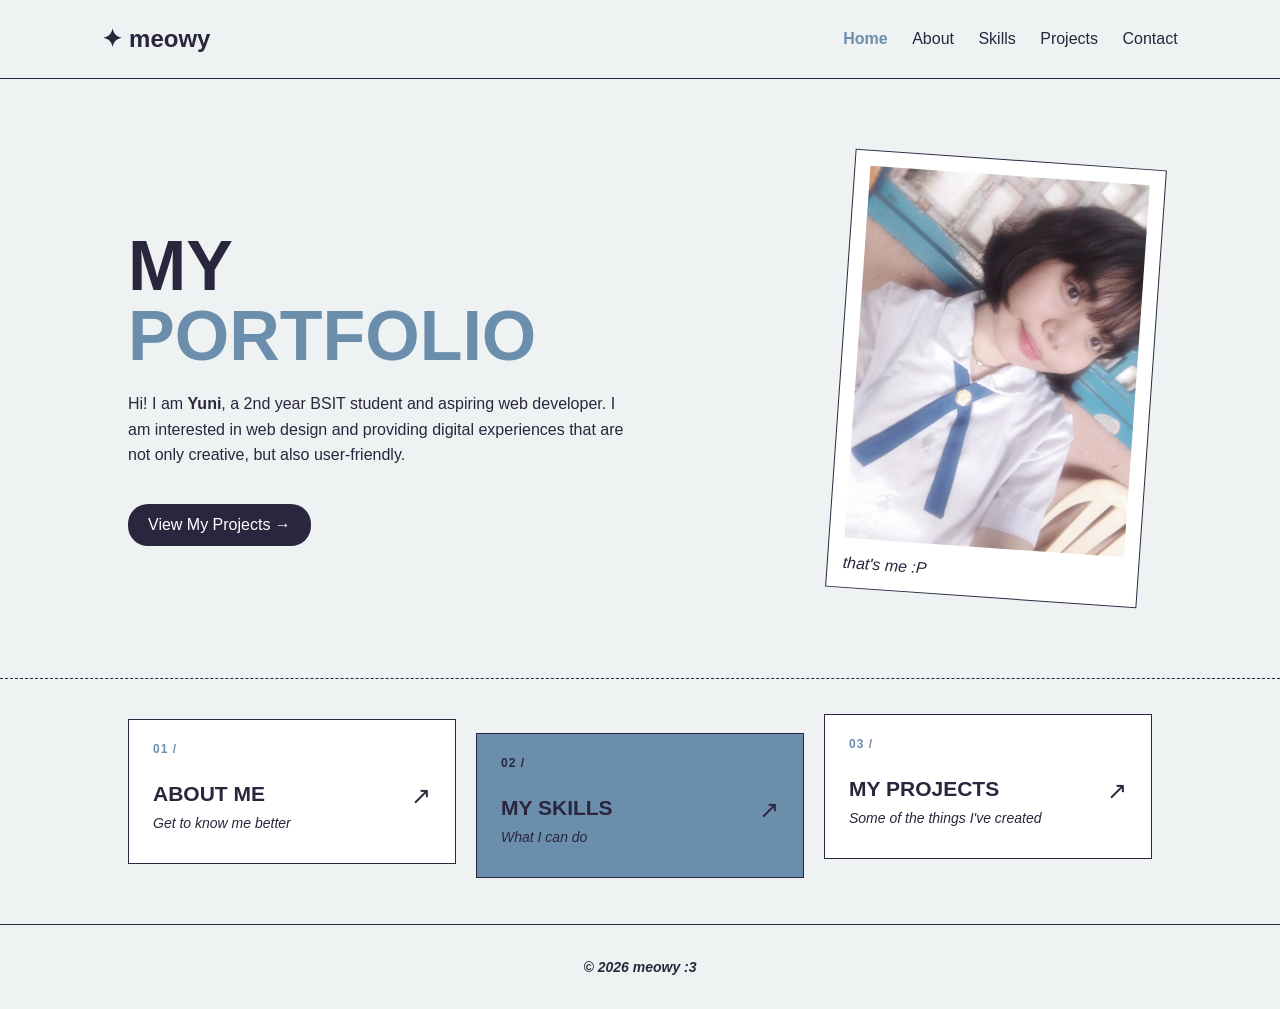
==== index.html @ dab66755 "Add files via upload" ====
<!DOCTYPE html>
<html lang="en">

<head>
    <meta charset="UTF-8">
    <meta name="viewport" content="width=device-width, initial-scale=1.0">
    <title>˚*.∽★ ₊꒱</title>
    <link rel="stylesheet" href="css/style.css">
</head>

<body>

    <header>
        <nav>
            <h2>✦ meowy</h2>

            <div>
                <a href="index.html" class="active">Home</a>
                <a href="about.html">About</a>
                <a href="skills.html">Skills</a>
                <a href="projects.html">Projects</a>
                <a href="contact.html">Contact</a>
            </div>
        </nav>
    </header>


    <main class="home-page">

        <section class="hero">

            <div class="intro">
                <h1>
                    MY <br>
                    <span>PORTFOLIO</span>
                </h1>

                <p>
                    Hi! I am <strong>Yuni</strong>, a 2nd year BSIT student and aspiring web developer. I am interested in web design and providing digital experiences that are not only creative, but also user-friendly.
                </p>

                <a class="button" href="projects.html">
                    View My Projects →
                </a>
            </div>


            <div class="photo-card">
                <img src="images/student_meowy.jpg" alt="My profile photo">

                <p>that's me :P</p>
            </div>

        </section>


        <section class="quick-links">

            <a href="about.html" class="card">
                <span class="card-number">01 /</span>
                <h3>ABOUT ME <span class="card-arrow">↗</span></h3>
                <p>Get to know me better</p>
            </a>

            <a href="skills.html" class="card">
                <span class="card-number">02 /</span>
                <h3>MY SKILLS <span class="card-arrow">↗</span></h3>
                <p>What I can do</p>
            </a>

            <a href="projects.html" class="card">
                <span class="card-number">03 /</span>
                <h3>MY PROJECTS <span class="card-arrow">↗</span></h3>
                <p>Some of the things I've created</p>
            </a>

        </section>

    </main>


    <footer>
        <p><strong>© 2026 meowy :3</strong></p>
    </footer>

</body>
</html>
---- css/style.css ----
/* general */

body {
    background-color: #eef2f3;
    color: #29263d;
    font-family: Arial, sans-serif;
    margin: 0;
}


/* navigation */

header {
    padding: 25px 8%;
    border-bottom: 1px solid #29263d;
}

nav {
    display: flex;
    justify-content: space-between;
    align-items: center;
}

nav h2 {
    margin: 0;
}

nav a {
    color: #29263d;
    text-decoration: none;
    margin-left: 20px;
    transition: color 0.3s ease, text-shadow 0.2s ease;
}

nav a:hover {
    color: #6c8ead;
    text-shadow: 2px 2px 0 #cbd8df;
}

nav a.active {
    font-weight: bold;
    color: #6c8ead;
}


/* hero */

.hero {
    display: flex;
    justify-content: space-between;
    align-items: center;

    padding: 80px 10%;
}


/* text */

.intro {
    width: 50%;
}

h1 {
    font-size: 70px;
    line-height: 1;
    margin: 20px 0;
}

h1 span {
    color: #6c8ead;
}

.intro > p {
    line-height: 1.6;
    max-width: 500px;
}


/* buttons */

.button {
    display: inline-block;

    margin-top: 20px;
    padding: 12px 20px;

    background-color: #29263d;
    color: white;

    text-decoration: none;
    border-radius: 20px;

    transition: 0.2s;
}

.button:hover {
    transform: translateY(-3px);
    background-color: #6c8ead;
}


/* photo */

.photo-card {
    background-color: white;

    padding: 15px;

    width: 280px;

    border: 1px solid #29263d;

    transform: rotate(4deg);
    transition: transform 0.2s, box-shadow 0.2s;
}

.photo-card:hover {
    transform: translateY(-8px) rotate(4deg);
    box-shadow: 6px 6px 0 #29263d;
}

.photo-card img {
    width: 100%;
    display: block;
}

.photo-card p {
    font-style: italic;
    margin-bottom: 0;
}


/* quick links */

.quick-links {
    display: flex;

    gap: 20px;

    padding: 40px 10% 60px;

    border-top: 1px dashed #29263d;
}

.card {
    position: relative;
    flex: 1;
    min-height: 145px;
    padding: 22px 24px;
    box-sizing: border-box;

    border: 1px solid #29263d;
    border-radius: 0;

    background-color: white;
    color: #29263d;
    text-decoration: none;
    transition: transform 0.2s, box-shadow 0.2s, background-color 0.2s;
}

.card:nth-child(2) {
    background-color: #6c8ead;
    transform: translateY(14px);
}

.card:nth-child(3) {
    transform: translateY(-5px);
}

.card:hover {
    transform: translateY(-8px) rotate(-1deg);
    box-shadow: 6px 6px 0 #29263d;
}

.card:nth-child(2):hover {
    transform: translateY(6px) rotate(1deg);
}

.card-number {
    display: block;
    color: #6c8ead;
    font-size: 12px;
    font-weight: bold;
    letter-spacing: 1px;
    margin-bottom: 26px;
}

.card:nth-child(2) .card-number {
    color: #29263d;
}

.card h3 {
    margin: 0 0 9px;
    font-size: 21px;
}

.card-arrow {
    float: right;
    font-size: 24px;
    font-weight: normal;
}

.card p {
    margin: 0;
    font-size: 14px;
    font-style: italic;
}

/* about page */

.page-title {
    text-align: center;
    font-size: 55px;
    margin-bottom: 5px;
}

.subtitle {
    text-align: center;
    font-style: italic;
    color: #6C8EAD;
}

.about-container {
    display: flex;
    gap: 40px;
    max-width: 1000px;
    margin: 60px auto;
}

/* education */

.education {
    background-color: white;
    padding: 40px;
    width: 500px;

    border: 1px solid #29263d;

    transform: rotate(-2deg);
}

.education:hover {
    transform: translateY(-8px) rotate(-2deg);
    box-shadow: 6px 6px 0 #29263d;
}

.education h2 {
    font-size: 30px;
    text-transform: uppercase;
    margin-bottom: 35px;
}

.education-item {
    display: flex;
    margin-bottom: 30px;
}

.education-item span {
    color: #6C8EAD;
    font-size: 13px;
    font-weight: bold;

    width: 120px;
    flex-shrink: 0;
}

.education-item div {
    flex: 1;
}

.education-item h3 {
    font-size: 15px;
    margin: 0 0 5px;
}

.education-item p {
    margin: 0;
    line-height: 1.4;
    font-size: 14px;
}

.organizations-title {
    border-top: 1px dashed #29263d;
    padding-top: 30px;
    margin-top: 40px;
}

/* right side */

.about-side {
    flex: 1;
}

/* profile photo */

.profile {
    background-color: white;
    padding: 12px;

    width: 220px;

    margin: 0 auto 30px;

    border: 1px solid #29263d;

    transform: rotate(3deg);
    transition: transform 0.2s, box-shadow 0.2s;
}

.profile:hover {
    transform: translateY(-8px) rotate(3deg);
    box-shadow: 6px 6px 0 #29263d;
}

.profile img {
    width: 100%;
    display: block;
}

/* about */

.about-text,
.experience {
    margin-top: 30px;
    margin-bottom: 30px;
}

.about-text p {
    line-height: 1.6;
}

/* interests */

.interests {
    border-top: 1px dashed #29263d;
    padding-top: 20px;
}

.interests p {
    line-height: 1.6;
}

/* h2 elements in the about section */
.about-text h2, .interests h2 {
    font-size: 30px;
    margin-bottom: 20px;
    color: #6C8EAD;
}

/* footer */

footer {
    padding: 20px 8%;

    border-top: 1px solid #29263d;

    font-size: 14px;

    font-style: italic;

    text-align: center;
}

/* shared page headings */

.contact-intro,
.projects-heading,
.skills-heading {
    max-width: 900px;
    margin: 60px auto 40px;
    padding: 0 8%;
}

.contact-intro h1,
.projects-heading h1,
.skills-heading h1 {
    margin: 12px 0 15px;
}

.contact-intro > p:last-child,
.projects-heading > p:last-child,
.skills-heading > p:last-child {
    line-height: 1.6;
    max-width: 570px;
}

/* projects */

.project-grid {
    display: grid;
    grid-template-columns: 1.2fr 1fr;
    gap: 25px;
    max-width: 900px;
    margin: 0 auto 70px;
    padding: 0 8%;
}

.project {
    min-height: 220px;
    padding: 28px;
    border: 1px solid #29263d;
    background: white;
    transition: transform 0.2s, box-shadow 0.2s;
}

.project-featured:hover {
    transform: translateY(-8px) rotate(-2deg);
    box-shadow: 6px 6px 0 #29263d;
}

.project-tilted:hover {
    transform: translateY(-8px) rotate(2deg);
    box-shadow: 6px 6px 0 #29263d;
}

.project-dark:hover {
    transform: translateY(-8px) rotate(-1deg);
    box-shadow: 6px 6px 0 #6c8ead;
}

.project-image {
    display: block;
    width: 100%;
    height: 150px;
    margin: -2px 0 24px;
    border: 1px solid #29263d;
    object-fit: cover;
}

.project-featured .project-image {
    height: 220px;
}

.project-dark .project-image {
    border-color: white;
}

.project-featured {
    grid-row: span 2;
    transform: rotate(-2deg);
}

.project-tilted {
    transform: rotate(2deg);
}

.project-dark {
    background-color: #29263d;
    color: white;
    transform: rotate(-1deg);
}

.project-number,
.project-type,
.skill-index {
    color: #6c8ead;
    font-size: 13px;
    font-weight: bold;
    letter-spacing: 1px;
}

.project-number {
    font-size: 28px;
    margin: 0 0 45px;
}

.project-type {
    margin: 0 0 10px;
}

.project h2 {
    font-size: 29px;
    margin: 0 0 12px;
}

.project p:not(.project-number):not(.project-type) {
    line-height: 1.5;
}

.project-tag {
    display: inline-block;
    margin-top: 12px;
    padding: 5px 9px;
    border: 1px solid currentColor;
    font-size: 11px;
    font-weight: bold;
}

/* skills */

.skills-board {
    display: grid;
    grid-template-columns: repeat(3, 1fr);
    max-width: 900px;
    margin: 0 auto;
    padding: 0 8%;
}

.skill-column {
    min-height: 300px;
    padding: 28px;
    border: 1px solid #29263d;
    background-color: white;
    transition: transform 0.2s, box-shadow 0.2s;
}

.skill-column:hover {
    transform: translateY(-8px);
    box-shadow: 6px 6px 0 #29263d;
}

.skill-column-accent:hover {
    transform: translateY(12px);
}

.skill-column + .skill-column {
    border-left: 0;
}

.skill-column-accent {
    background-color: #6c8ead;
    transform: translateY(20px);
}

.skill-index {
    margin: 0 0 55px;
}


.skill-index.white {
    color: white;
}

.skill-column h2 {
    font-size: 34px;
    margin: 0 0 25px;
}

.skill-column ul {
    list-style: none;
    margin: 0;
    padding: 0;
}

.skill-column li {
    border-top: 1px dashed #29263d;
    padding: 12px 0;
}

.skills-footnote {
    margin: 55px auto 70px;
    text-align: center;
    font-style: italic;
}

/* contact */

.contact-layout {
    display: grid;
    grid-template-columns: 0.8fr 1.2fr;
    gap: 35px;
    max-width: 900px;
    margin: 0 auto 70px;
    padding: 0 8%;
}

.contact-note {
    align-self: start;
    padding: 30px;
    border: 1px solid #29263d;
    background-color: #6c8ead;
    transform: rotate(-3deg);
}

.note-mark {
    font-size: 28px;
    margin: 0 0 35px;
}

.contact-note h2 {
    font-size: 28px;
    margin: 0 0 15px;
}

.contact-note p:not(.note-mark),
.contact-note a {
    line-height: 1.6;
}

.contact-note a {
    color: #29263d;
    font-weight: bold;
    transition: color 0.2s, text-shadow 0.2s;
}

.contact-note a:hover {
    color: white;
}

.contact-info {
    border-top: 1px dashed #29263d;
    margin-top: 30px;
    padding-top: 20px;
}

.contact-form {
    display: flex;
    flex-direction: column;
    gap: 8px;
    padding: 30px;
    border: 1px solid #29263d;
    background-color: white;
}

.contact-form label {
    font-size: 13px;
    font-weight: bold;
    margin-top: 8px;
}

.contact-form input,
.contact-form textarea {
    box-sizing: border-box;
    width: 100%;
    padding: 12px;
    border: 1px solid #29263d;
    border-radius: 0;
    background-color: #eef2f3;
    color: #29263d;
    font: inherit;
}

.contact-form textarea {
    resize: vertical;
}

.contact-form .button {
    align-self: flex-start;
    border: 0;
    cursor: pointer;
    font: inherit;
}

.contact-note {
    transition: transform 0.2s, box-shadow 0.2s;
}

.contact-note:hover {
    transform: translateY(-8px) rotate(-3deg);
    box-shadow: 6px 6px 0 #29263d;
}

@media (max-width: 700px) {
    header {
        padding: 20px 6%;
    }

    nav {
        align-items: flex-start;
        gap: 20px;
        flex-direction: column;
    }

    nav a {
        display: inline-block;
        margin: 0 14px 0 0;
    }

    h1 {
        font-size: 48px;
    }

    .contact-intro,
    .projects-heading,
    .skills-heading {
        margin-top: 40px;
    }

    .quick-links {
        flex-direction: column;
        gap: 14px;
        padding: 30px 8% 45px;
    }

    .card,
    .card:nth-child(2),
    .card:nth-child(3) {
        min-height: 125px;
        transform: none;
    }

    .card:hover,
    .card:nth-child(2):hover {
        transform: translateY(-4px);
    }

    .project-grid,
    .contact-layout {
        grid-template-columns: 1fr;
    }

    .project-featured {
        grid-row: auto;
    }

    .skills-board {
        grid-template-columns: 1fr;
    }

    .skill-column + .skill-column {
        border-left: 1px solid #29263d;
        border-top: 0;
    }

    .skill-column-accent {
        transform: none;
    }

    .skill-column:hover,
    .skill-column-accent:hover {
        transform: translateY(-4px);
    }
}
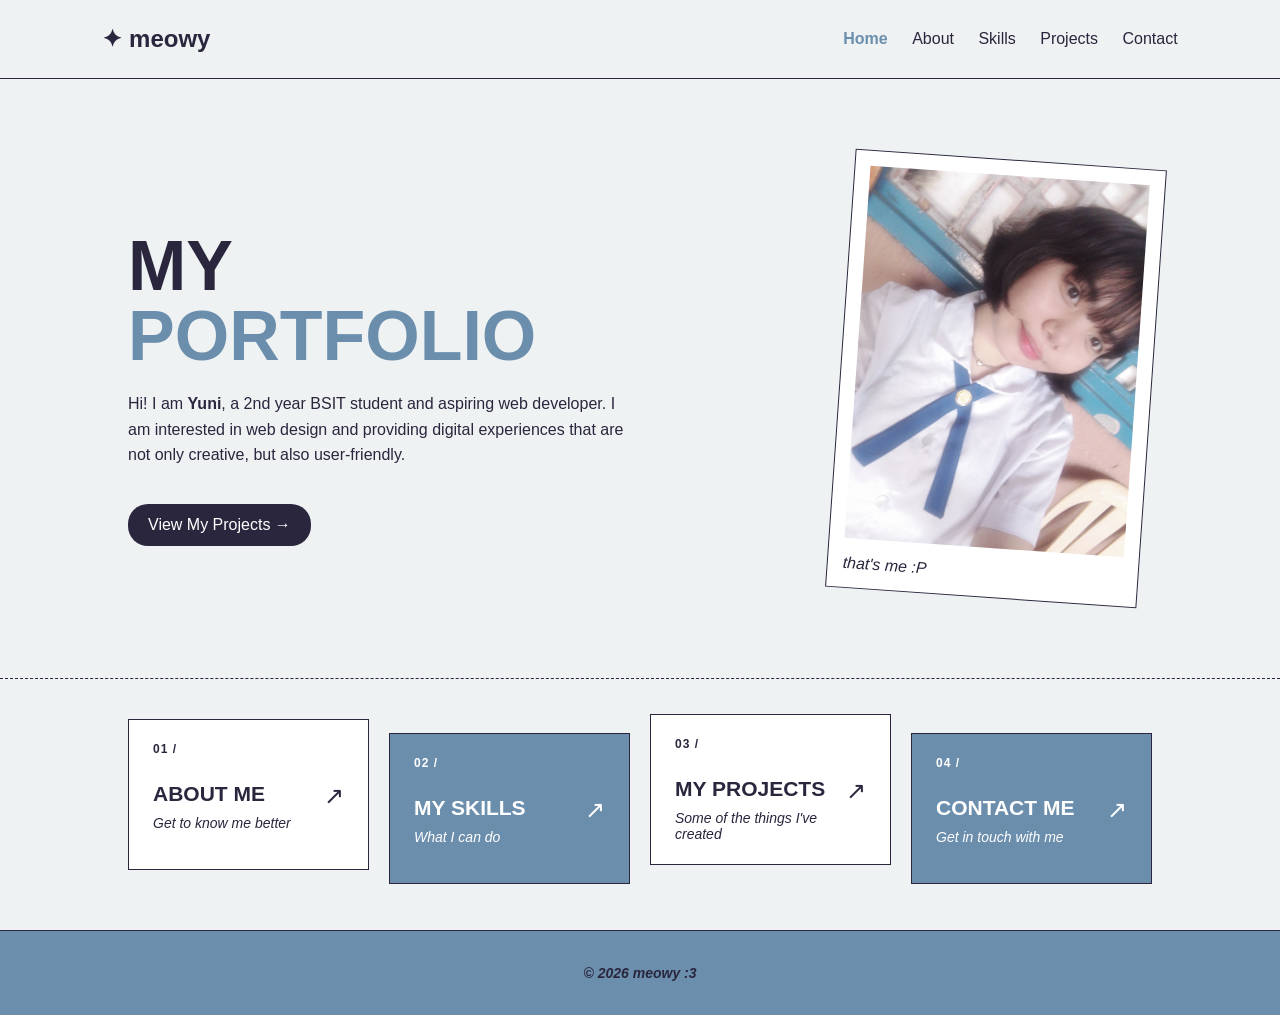
==== commit c155d224: "Refined website based on feedback" ====
--- a/index.html
+++ b/index.html
@@ -74,6 +74,12 @@
                 <p>Some of the things I've created</p>
             </a>
 
+            <a href="contact.html" class="card">
+                <span class="card-number">04 /</span>
+                <h3>CONTACT ME <span class="card-arrow">↗</span></h3>
+                <p>Get in touch with me</p>
+            </a>
+
         </section>
 
     </main>
--- a/css/style.css
+++ b/css/style.css
@@ -143,23 +143,22 @@
 }
 
 .card {
-    position: relative;
     flex: 1;
     min-height: 145px;
     padding: 22px 24px;
     box-sizing: border-box;
 
     border: 1px solid #29263d;
-    border-radius: 0;
-
     background-color: white;
     color: #29263d;
     text-decoration: none;
     transition: transform 0.2s, box-shadow 0.2s, background-color 0.2s;
 }
 
-.card:nth-child(2) {
+.card:nth-child(2),
+.card:nth-child(4) {
     background-color: #6c8ead;
+    color: white;
     transform: translateY(14px);
 }
 
@@ -172,21 +171,22 @@
     box-shadow: 6px 6px 0 #29263d;
 }
 
-.card:nth-child(2):hover {
+.card:nth-child(2):hover,
+.card:nth-child(4):hover {
     transform: translateY(6px) rotate(1deg);
 }
 
 .card-number {
     display: block;
-    color: #6c8ead;
     font-size: 12px;
     font-weight: bold;
     letter-spacing: 1px;
     margin-bottom: 26px;
 }
 
-.card:nth-child(2) .card-number {
-    color: #29263d;
+.card:nth-child(2) .card-number,
+.card:nth-child(4) .card-number {
+    color: white;
 }
 
 .card h3 {
@@ -207,18 +207,6 @@
 }
 
 /* about page */
-
-.page-title {
-    text-align: center;
-    font-size: 55px;
-    margin-bottom: 5px;
-}
-
-.subtitle {
-    text-align: center;
-    font-style: italic;
-    color: #6C8EAD;
-}
 
 .about-container {
     display: flex;
@@ -359,6 +347,8 @@
     font-style: italic;
 
     text-align: center;
+
+    background-color: #6C8EAD;
 }
 
 /* shared page headings */
@@ -396,10 +386,13 @@
 }
 
 .project {
+    display: block;
     min-height: 220px;
     padding: 28px;
     border: 1px solid #29263d;
     background: white;
+    color: inherit;
+    text-decoration: none;
     transition: transform 0.2s, box-shadow 0.2s;
 }
 
@@ -486,6 +479,49 @@
     font-weight: bold;
 }
 
+/* project details */
+
+.project-details-heading {
+    max-width: 900px;
+    margin: 60px auto 35px;
+    padding: 0 8%;
+}
+
+.project-details-heading h1 {
+    margin: 12px 0 15px;
+}
+
+.project-details-heading > p:last-child {
+    line-height: 1.6;
+}
+
+.project-details-note {
+    max-width: 650px;
+    margin: 0 auto 90px;
+    padding: 35px;
+    border: 1px solid #29263d;
+    background-color: white;
+    transition: transform 0.2s, box-shadow 0.2s;
+}
+
+.project-details-note:hover {
+    transform: translateY(-8px) rotate(-1deg);
+    box-shadow: 6px 6px 0 #29263d;
+}
+
+.project-details-note .project-number {
+    margin-bottom: 30px;
+}
+
+.project-details-note h2 {
+    margin: 0 0 12px;
+    font-size: 29px;
+}
+
+.project-details-note > p:not(.project-number) {
+    line-height: 1.6;
+}
+
 /* skills */
 
 .skills-board {
@@ -518,12 +554,14 @@
 }
 
 .skill-column-accent {
+    color: white;
     background-color: #6c8ead;
     transform: translateY(20px);
 }
 
 .skill-index {
     margin: 0 0 55px;
+    color: #29263d;
 }
 
 
@@ -545,6 +583,10 @@
 .skill-column li {
     border-top: 1px dashed #29263d;
     padding: 12px 0;
+}
+
+.skill-column-accent li {
+    border-color: white;
 }
 
 .skills-footnote {
@@ -641,10 +683,6 @@
     font: inherit;
 }
 
-.contact-note {
-    transition: transform 0.2s, box-shadow 0.2s;
-}
-
 .contact-note:hover {
     transform: translateY(-8px) rotate(-3deg);
     box-shadow: 6px 6px 0 #29263d;
@@ -684,13 +722,15 @@
 
     .card,
     .card:nth-child(2),
-    .card:nth-child(3) {
+    .card:nth-child(3),
+    .card:nth-child(4) {
         min-height: 125px;
         transform: none;
     }
 
     .card:hover,
-    .card:nth-child(2):hover {
+    .card:nth-child(2):hover,
+    .card:nth-child(4):hover {
         transform: translateY(-4px);
     }
 
